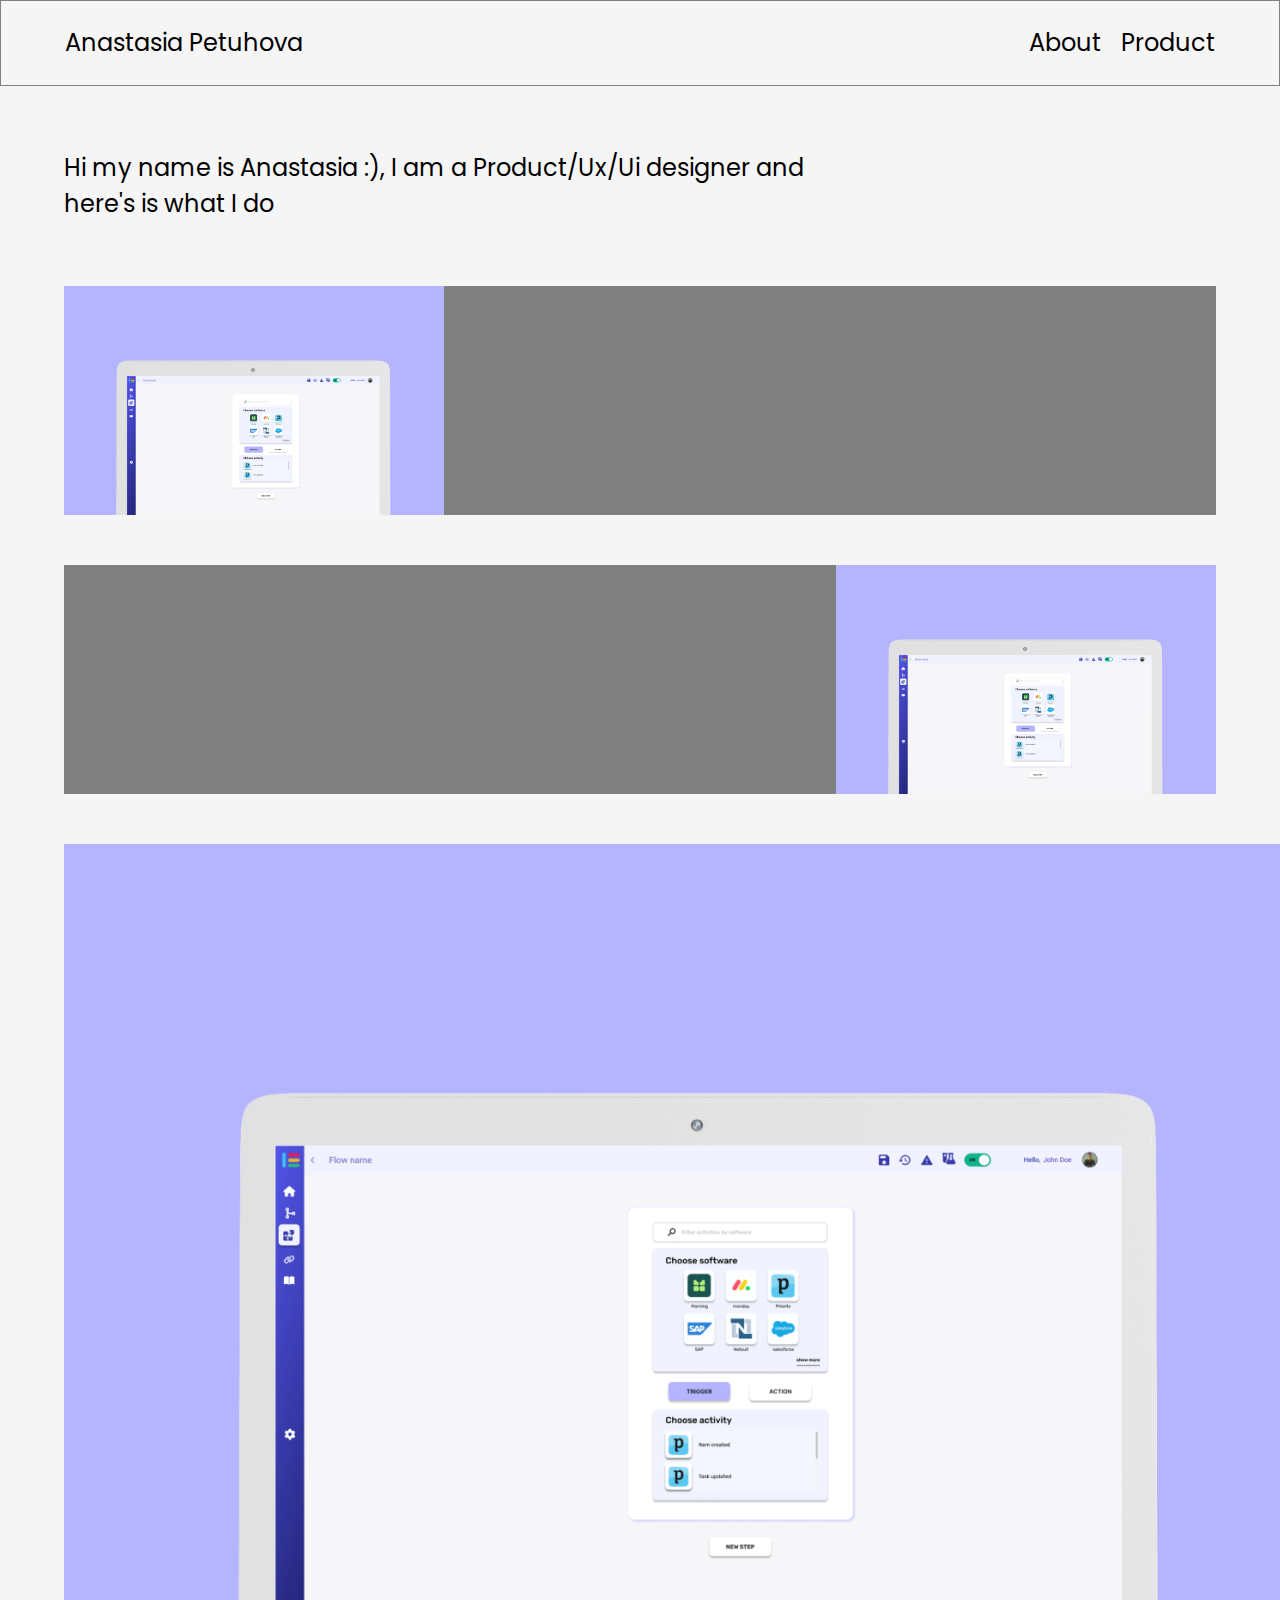
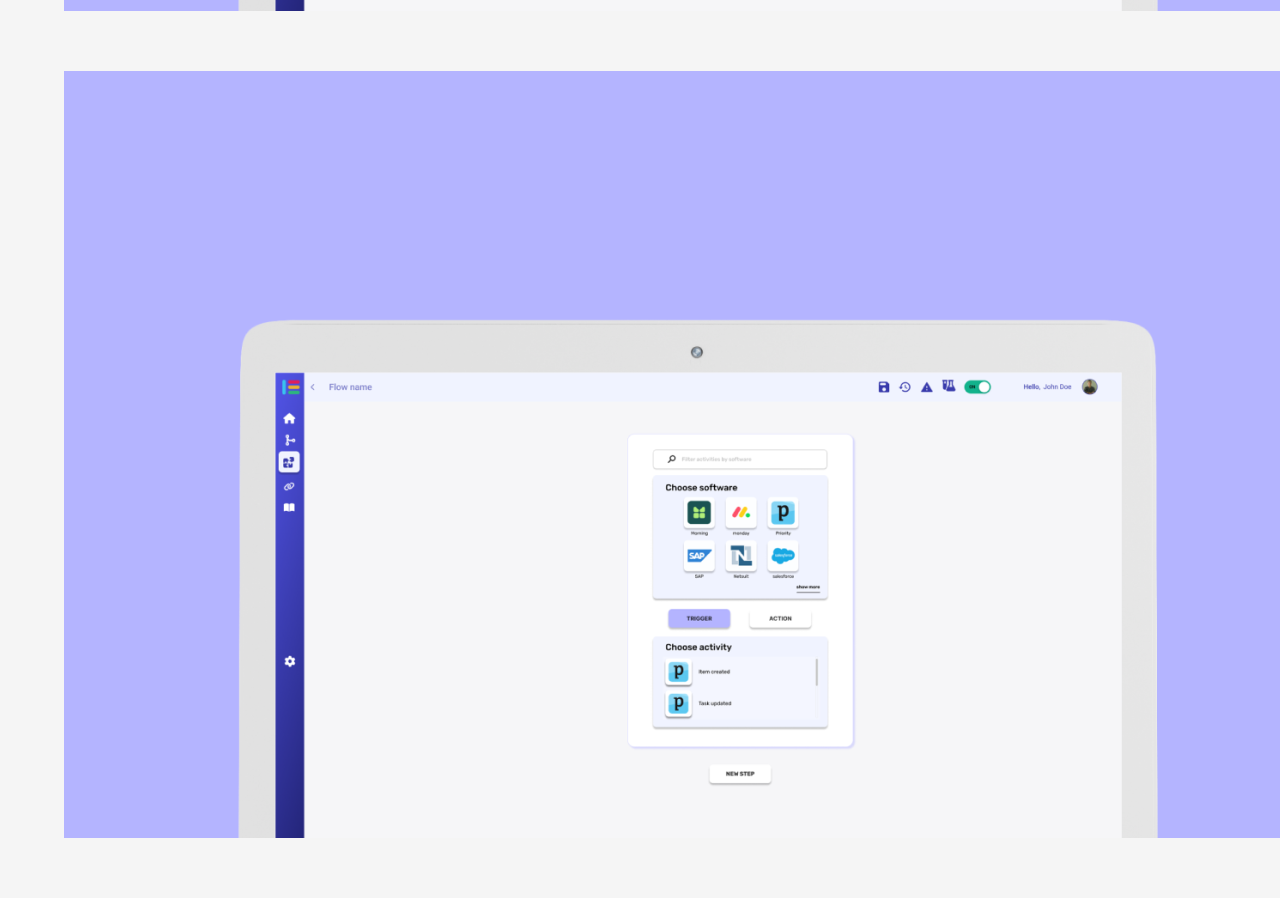
==== index.html @ d78b7982 "init" ====
<!DOCTYPE html>
<html lang="en">
<head>
    <meta charset="UTF-8">
    <meta http-equiv="X-UA-Compatible" content="IE=edge">
    <meta name="viewport" content="width=device-width, initial-scale=1.0">
    <link rel="stylesheet" href="../assets/css/index.css">
    <title>Anastasia Petuhova</title>
</head>
<body>
    <nav class="nav-container">
        <ul class="left-side-nav">
            <li>Anastasia Petuhova</li>
        </ul>
        <ul class="right-side-nav">
            <li>About</li>
            <li>Product</li>
        </ul>
    </nav>
    <div class="header">
        <p>
            Hi my name is Anastasia :), I am a Product/Ux/Ui designer
            and here&apos;s is what I do  
        </p>
    </div>
    <div class="pruduct-card">
        <div class="left-card-container-1">
            <img src="./assets/images/engini.png" alt="">
        </div>
        <div class="right-card-container-1">

        </div>
    </div>
    <div class="pruduct-card">
        <div class="left-card-container-2">
            
        </div>
        <div class="right-card-container-2">
            <img src="./assets/images/engini.png" alt="">

        </div>
    </div>
    <div class="pruduct-card">
        <div class="left-card-container-3">
            <img src="./assets/images/engini.png" alt="">

        </div>
        <div class="right-card-container-3">

        </div>
    </div>
    <div class="pruduct-card">
        <div class="left-card-container-4">
            
        </div>
        <div class="right-card-container-4">
            <img src="./assets/images/engini.png" alt="">

        </div>
    </div>
</body>
</html>
---- assets/css/index.css ----
@import url("https://fonts.googleapis.com/css2?family=Poppins:ital,wght@0,100;0,200;0,300;0,400;0,500;0,600;0,700;0,800;0,900;1,100;1,200;1,300;1,400;1,500;1,600;1,700;1,900&display=swap");
.nav-container {
  display: flex;
  flex-direction: row;
  border: 1px solid grey;
}
.nav-container .left-side-nav {
  flex-direction: row;
  width: 50vw;
  padding: 0px;
}
.nav-container .left-side-nav li {
  padding-left: 10%;
  list-style: none;
}
.nav-container .right-side-nav {
  width: 50vw;
  display: flex;
  flex-direction: row;
  justify-content: flex-end;
  padding: 0px;
}
.nav-container .right-side-nav li:first-child {
  padding-right: 20px;
}
.nav-container .right-side-nav li {
  padding-right: 10%;
  list-style: none;
  text-decoration: none;
  flex-direction: row;
}

.header {
  margin: 5%;
  width: 60vw;
}

.pruduct-card {
  display: flex;
  flex-direction: row;
  margin-bottom: 50px;
  margin-left: 5%;
  margin-right: 5%;
}
.pruduct-card .left-card-container-1 {
  width: 33%;
  height: 20%;
  background-color: #B4B4FF;
}
.pruduct-card .left-card-container-1 img {
  display: flex;
  width: 100%;
  height: 100%;
}
.pruduct-card .right-card-container-1 {
  width: 67%;
  background-color: grey;
}

.pruduct-card .left-card-container-2 {
  width: 67%;
  background-color: grey;
}
.pruduct-card .right-card-container-2 {
  width: 33%;
  height: 20%;
}
.pruduct-card .right-card-container-2 img {
  display: flex;
  width: 100%;
  height: 100%;
}

body {
  margin: 0;
  box-sizing: border-box;
  background-color: #F5F5F5;
  font-family: "Poppins";
  font-style: normal;
  font-weight: 400;
  font-size: 24px;
  line-height: 36px;
}

/*# sourceMappingURL=index.css.map */
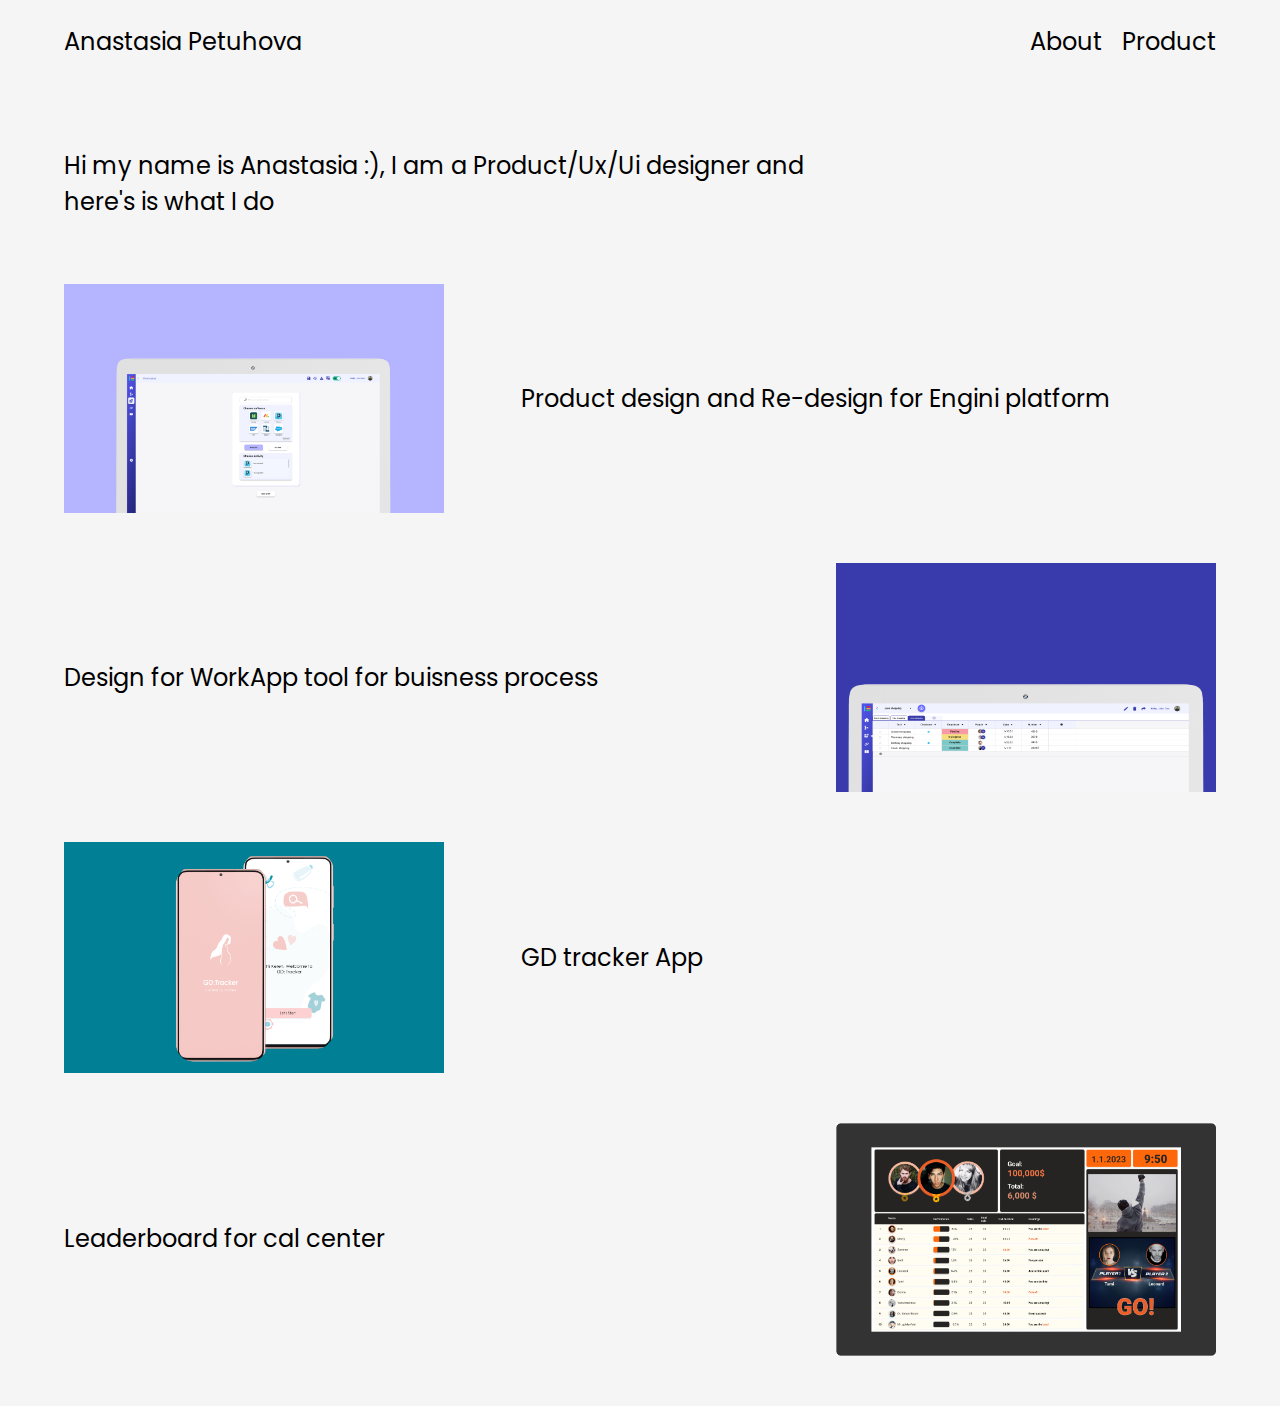
==== commit 5d794060: "init" ====
--- a/index.html
+++ b/index.html
@@ -28,33 +28,33 @@
             <img src="./assets/images/engini.png" alt="">
         </div>
         <div class="right-card-container-1">
+            <p>Product design and Re-design for Engini platform</p>
+        </div>
+    </div>
+    <div class="pruduct-card">
+        <div class="left-card-container-2">
+            <p>Design for WorkApp tool for buisness process</p>
+        </div>
+        <div class="right-card-container-2">
+            <img src="./assets/images/workapp.png" alt="">
 
         </div>
     </div>
     <div class="pruduct-card">
+        <div class="left-card-container-1">
+            <img src="./assets/images/gd-tracker.png" alt="">
+        </div>
+        <div class="right-card-container-1">
+            <p>GD tracker App </p>
+        </div>
+    </div>
+
+    <div class="pruduct-card">
         <div class="left-card-container-2">
-            
+            <p>Leaderboard for cal center</p>
         </div>
         <div class="right-card-container-2">
-            <img src="./assets/images/engini.png" alt="">
-
-        </div>
-    </div>
-    <div class="pruduct-card">
-        <div class="left-card-container-3">
-            <img src="./assets/images/engini.png" alt="">
-
-        </div>
-        <div class="right-card-container-3">
-
-        </div>
-    </div>
-    <div class="pruduct-card">
-        <div class="left-card-container-4">
-            
-        </div>
-        <div class="right-card-container-4">
-            <img src="./assets/images/engini.png" alt="">
+            <img src="./assets/images/leaderboard-cal.png" alt="">
 
         </div>
     </div>
--- a/assets/css/index.css
+++ b/assets/css/index.css
@@ -2,7 +2,6 @@
 .nav-container {
   display: flex;
   flex-direction: row;
-  border: 1px solid grey;
 }
 .nav-container .left-side-nav {
   flex-direction: row;
@@ -53,13 +52,23 @@
   height: 100%;
 }
 .pruduct-card .right-card-container-1 {
+  display: flex;
   width: 67%;
-  background-color: grey;
+  align-items: center;
+  justify-content: flex-start;
+}
+.pruduct-card .right-card-container-1 p {
+  margin-left: 10%;
 }
 
 .pruduct-card .left-card-container-2 {
+  display: flex;
+  align-items: center;
+  justify-content: flex-start;
   width: 67%;
-  background-color: grey;
+}
+.pruduct-card .left-card-container-2 p {
+  margin-right: 10%;
 }
 .pruduct-card .right-card-container-2 {
   width: 33%;
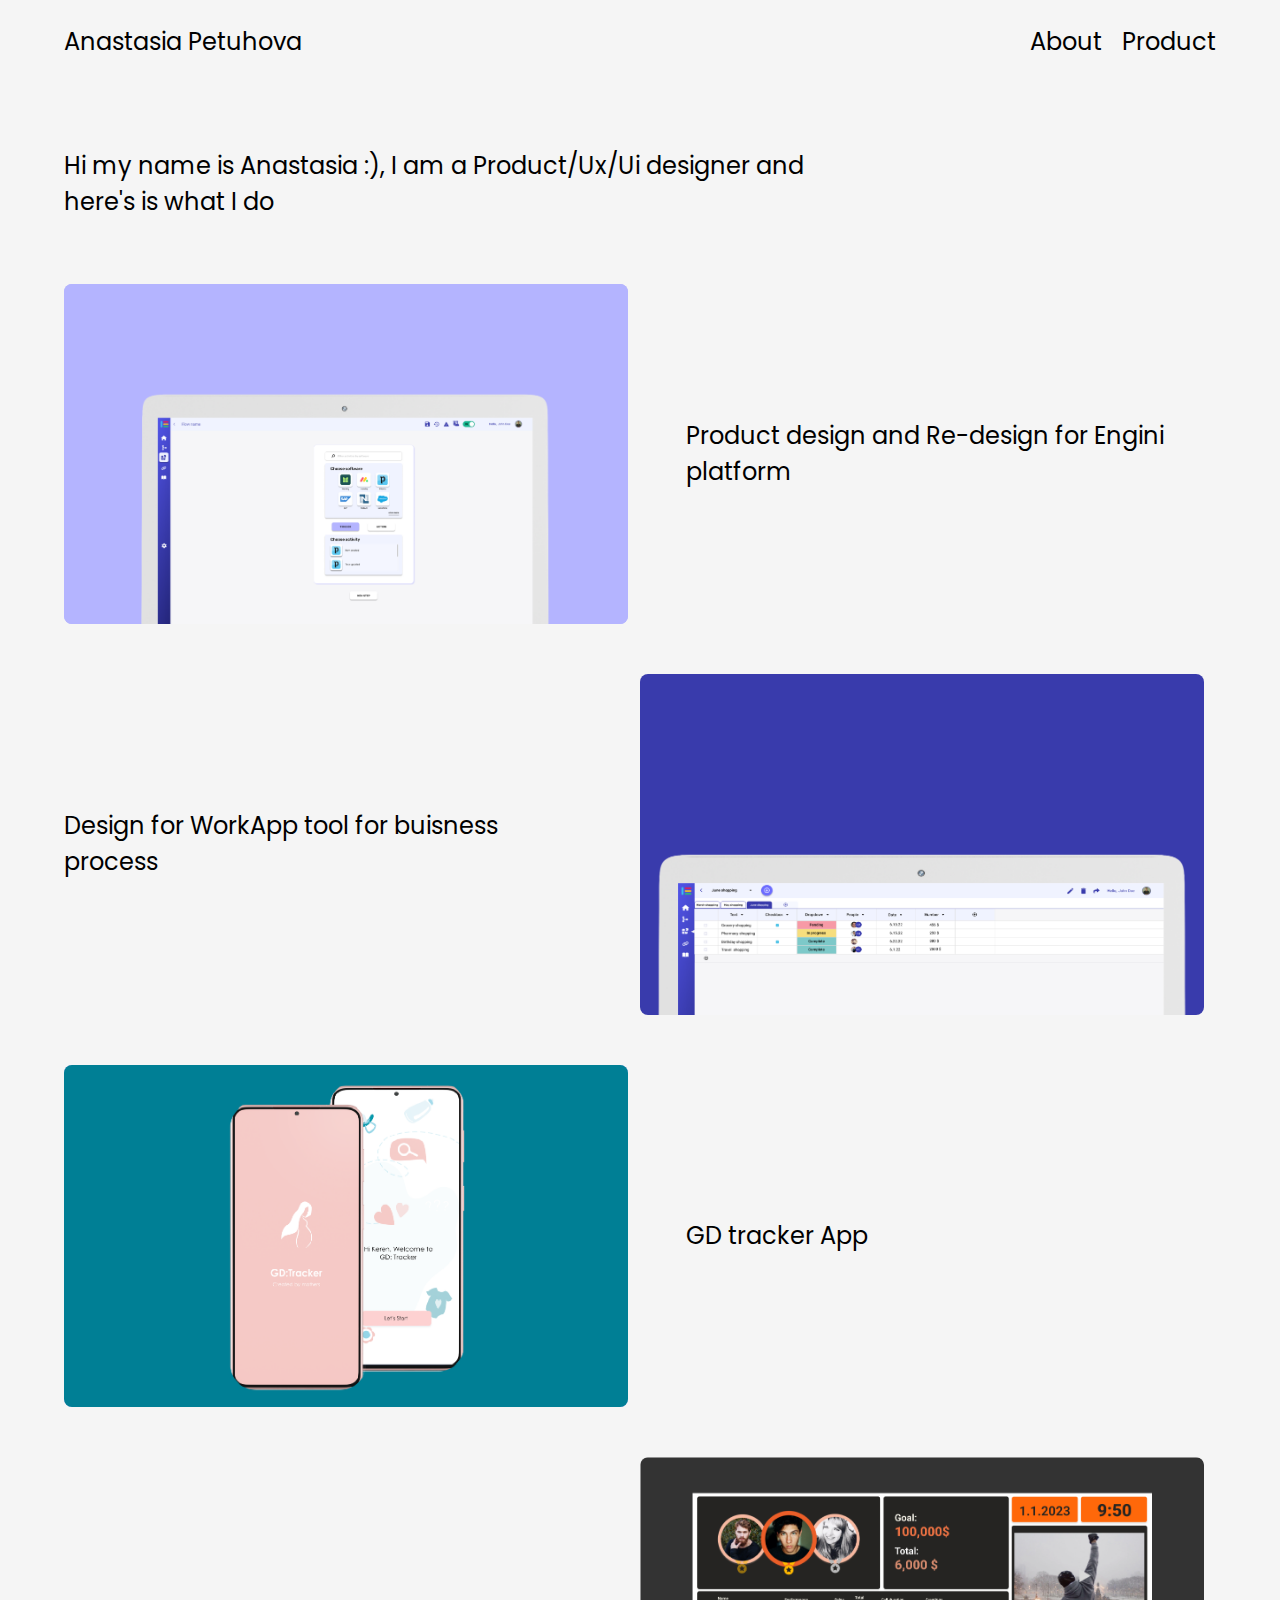
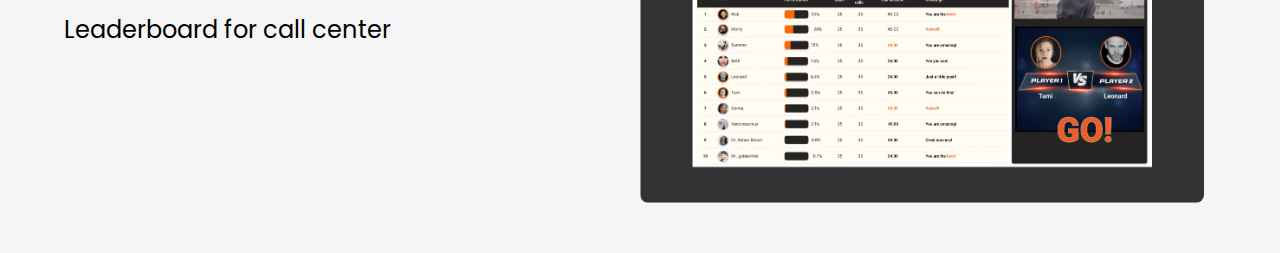
==== commit 5432752a: "init" ====
--- a/index.html
+++ b/index.html
@@ -51,7 +51,7 @@
 
     <div class="pruduct-card">
         <div class="left-card-container-2">
-            <p>Leaderboard for cal center</p>
+            <p>Leaderboard for call center</p>
         </div>
         <div class="right-card-container-2">
             <img src="./assets/images/leaderboard-cal.png" alt="">
--- a/assets/css/index.css
+++ b/assets/css/index.css
@@ -42,18 +42,20 @@
   margin-right: 5%;
 }
 .pruduct-card .left-card-container-1 {
-  width: 33%;
-  height: 20%;
+  width: 49%;
+  height: 40%;
   background-color: #B4B4FF;
+  border-radius: 8px;
 }
 .pruduct-card .left-card-container-1 img {
+  border-radius: 8px;
   display: flex;
   width: 100%;
   height: 100%;
 }
 .pruduct-card .right-card-container-1 {
   display: flex;
-  width: 67%;
+  width: 50%;
   align-items: center;
   justify-content: flex-start;
 }
@@ -65,16 +67,18 @@
   display: flex;
   align-items: center;
   justify-content: flex-start;
-  width: 67%;
+  width: 50%;
 }
 .pruduct-card .left-card-container-2 p {
   margin-right: 10%;
 }
 .pruduct-card .right-card-container-2 {
-  width: 33%;
+  width: 49%;
   height: 20%;
+  border-radius: 8px;
 }
 .pruduct-card .right-card-container-2 img {
+  border-radius: 8px;
   display: flex;
   width: 100%;
   height: 100%;
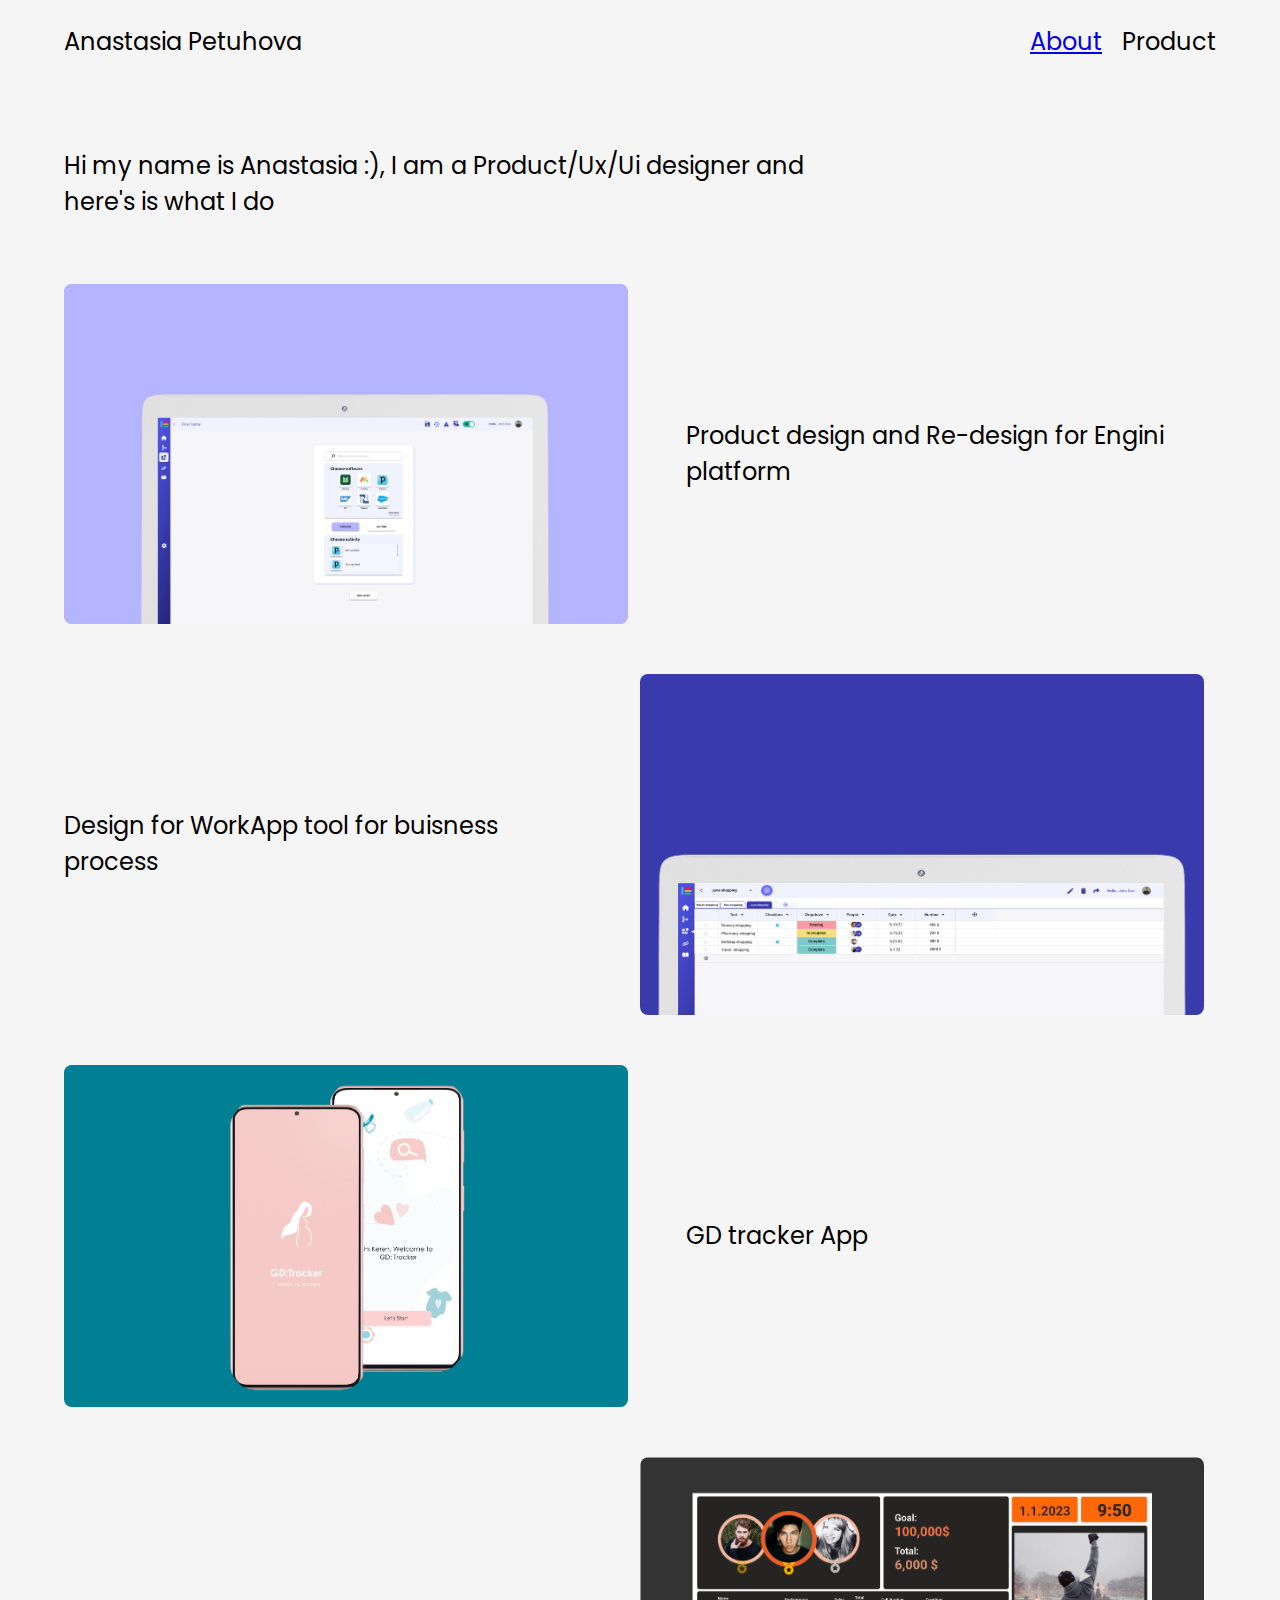
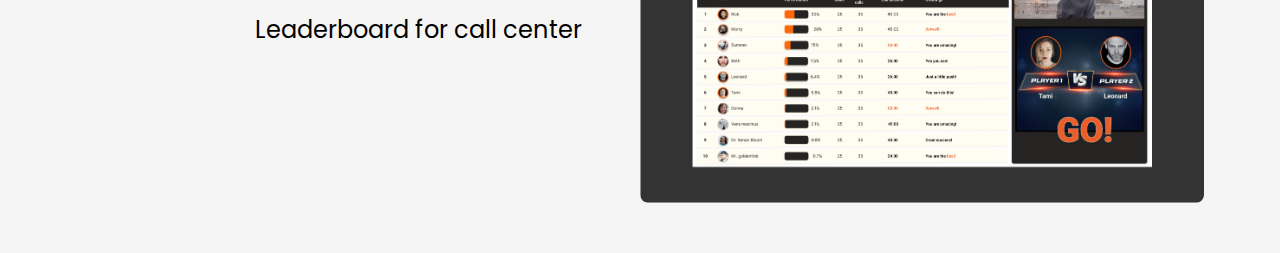
==== commit d409b652: "init" ====
--- a/index.html
+++ b/index.html
@@ -13,7 +13,7 @@
             <li>Anastasia Petuhova</li>
         </ul>
         <ul class="right-side-nav">
-            <li>About</li>
+            <li><a href="./about.html">About</a> </li>
             <li>Product</li>
         </ul>
     </nav>
--- a/assets/css/index.css
+++ b/assets/css/index.css
@@ -27,6 +27,34 @@
   list-style: none;
   text-decoration: none;
   flex-direction: row;
+}
+
+.main-section {
+  box-sizing: border-box;
+  height: 70vh;
+  width: 100vw;
+  display: flex;
+  flex-direction: row;
+  margin-top: 5%;
+}
+.main-section .main-section-left {
+  width: 50vw;
+}
+.main-section .main-section-left img {
+  margin-left: 10%;
+  border-radius: 8px;
+  height: 90%;
+}
+.main-section .main-section-right {
+  width: 50vw;
+}
+.main-section .main-section-right p:first-child {
+  font-size: 30px;
+  padding: 0px;
+}
+.main-section .main-section-right p {
+  margin-right: 10%;
+  text-align: justify;
 }
 
 .header {
@@ -66,7 +94,7 @@
 .pruduct-card .left-card-container-2 {
   display: flex;
   align-items: center;
-  justify-content: flex-start;
+  justify-content: flex-end;
   width: 50%;
 }
 .pruduct-card .left-card-container-2 p {
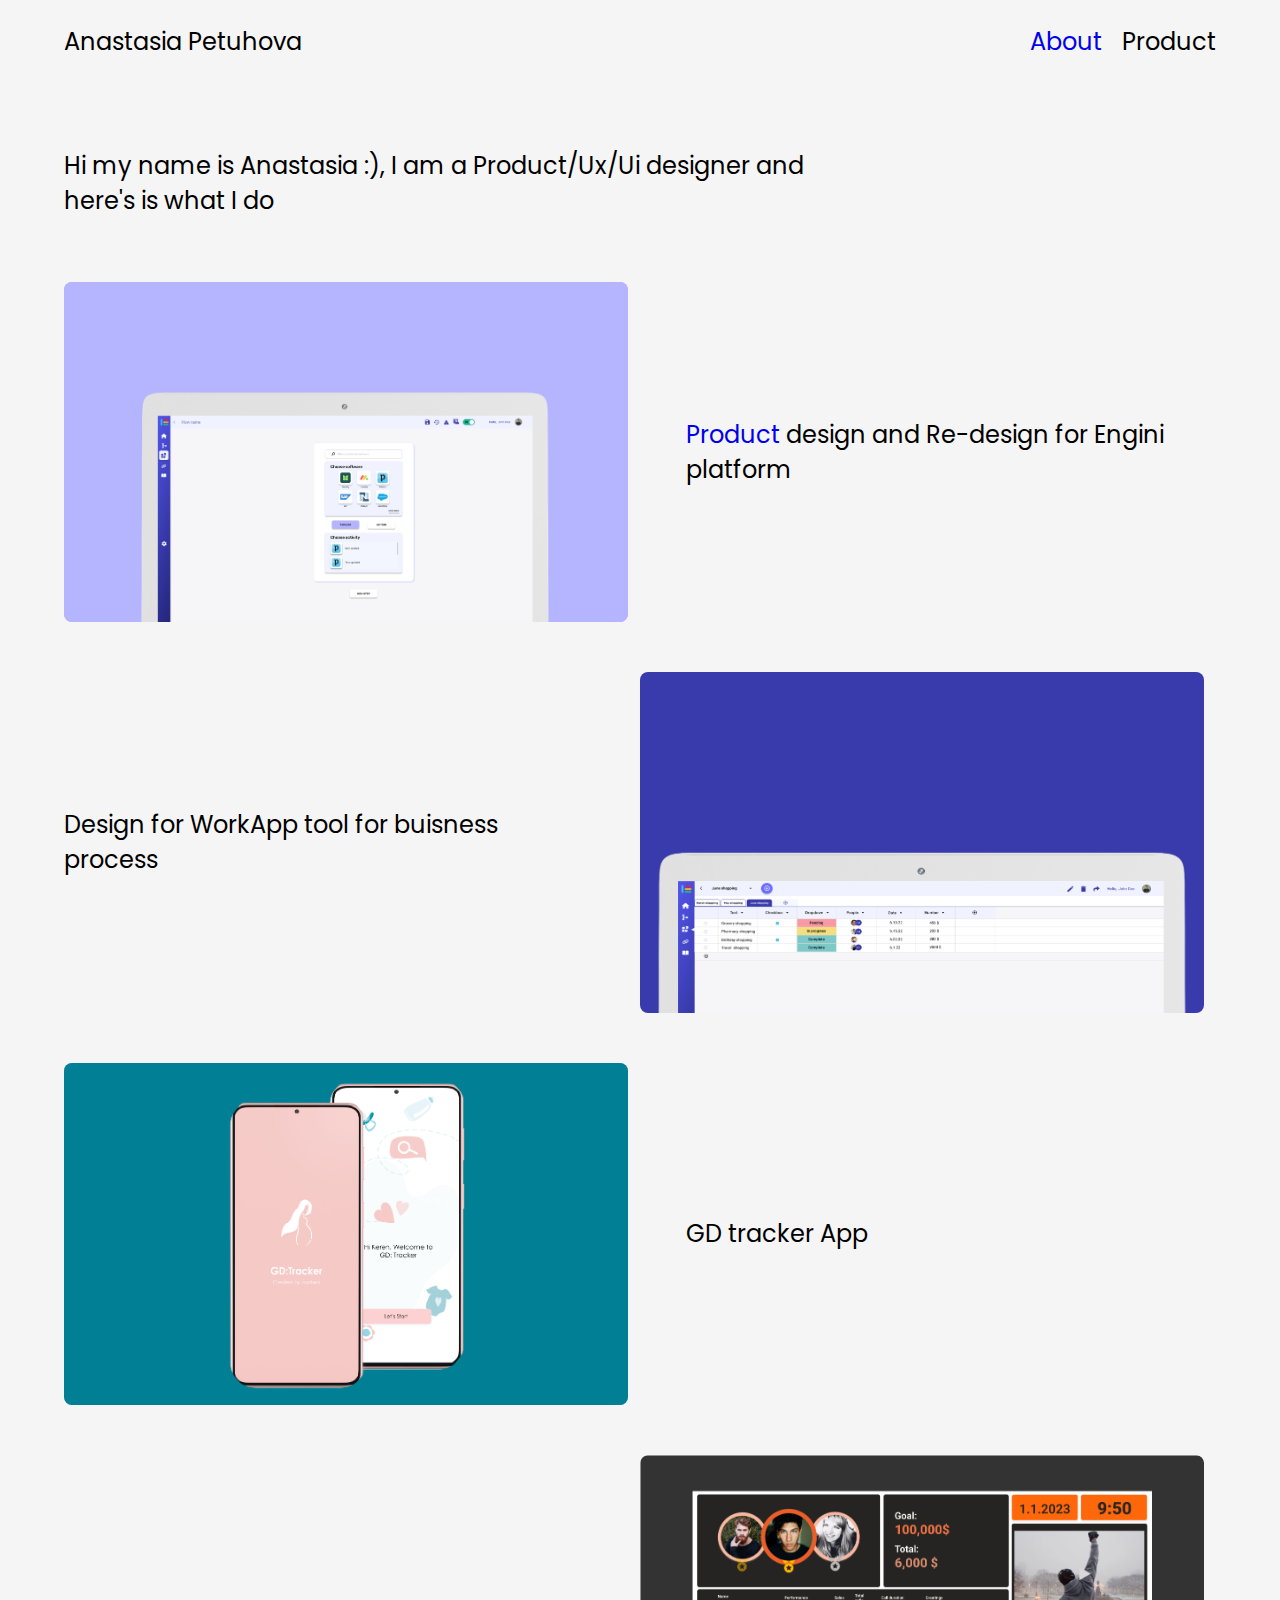
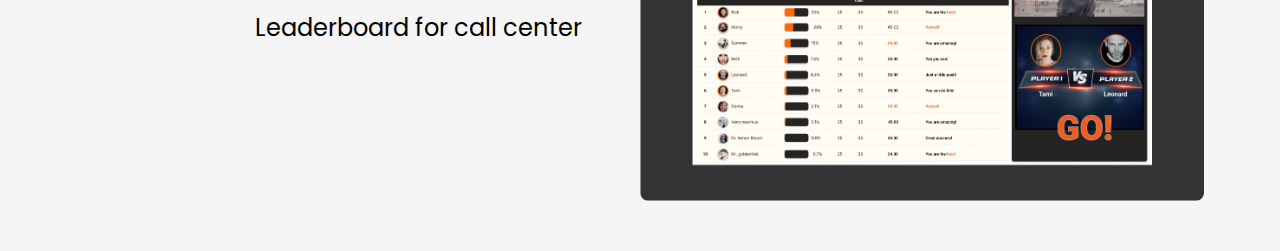
==== commit 5cd3ba16: "init" ====
--- a/index.html
+++ b/index.html
@@ -28,7 +28,7 @@
             <img src="./assets/images/engini.png" alt="">
         </div>
         <div class="right-card-container-1">
-            <p>Product design and Re-design for Engini platform</p>
+            <p><a href="./engini.html">Product</a>  design and Re-design for Engini platform</p>
         </div>
     </div>
     <div class="pruduct-card">
--- a/assets/css/index.css
+++ b/assets/css/index.css
@@ -3,6 +3,9 @@
   display: flex;
   flex-direction: row;
 }
+.nav-container a:visited {
+  color: black;
+}
 .nav-container .left-side-nav {
   flex-direction: row;
   width: 50vw;
@@ -31,30 +34,57 @@
 
 .main-section {
   box-sizing: border-box;
-  height: 70vh;
-  width: 100vw;
   display: flex;
   flex-direction: row;
   margin-top: 5%;
+  margin-left: 10%;
+  margin-right: 10%;
 }
 .main-section .main-section-left {
-  width: 50vw;
-}
-.main-section .main-section-left img {
-  margin-left: 10%;
-  border-radius: 8px;
-  height: 90%;
+  height: 60vh;
+  max-width: 200vw;
+  min-width: 30vw;
+  display: flex;
+  justify-content: end;
+  border-radius: 8px;
+  background-image: url(../images/anastasia-main-img.png);
+  background-position: center;
+  background-size: cover;
+  background-repeat: no-repeat;
 }
 .main-section .main-section-right {
-  width: 50vw;
+  height: 50vh;
+  display: flex;
+  flex-direction: column;
+  align-items: center;
 }
 .main-section .main-section-right p:first-child {
+  display: block;
+  margin-top: 0px;
   font-size: 30px;
   padding: 0px;
 }
 .main-section .main-section-right p {
-  margin-right: 10%;
-  text-align: justify;
+  margin-top: 0px;
+  margin-left: 5%;
+  width: 80%;
+  font-size: 1.4vw;
+  text-align: start;
+}
+.main-section .main-section-right button {
+  margin-top: 20px;
+  padding: 20px;
+  background-color: black;
+  color: white;
+  border-radius: 8px;
+  width: 70%;
+}
+.main-section .main-section-right a {
+  font-family: poppins;
+  color: white;
+}
+.main-section .main-section-right a:visited {
+  color: white;
 }
 
 .header {
@@ -110,6 +140,77 @@
   display: flex;
   width: 100%;
   height: 100%;
+}
+
+.nav-container {
+  display: flex;
+  flex-direction: row;
+}
+.nav-container a:visited {
+  color: black;
+}
+.nav-container .left-side-nav {
+  flex-direction: row;
+  width: 50vw;
+  padding: 0px;
+}
+.nav-container .left-side-nav li {
+  padding-left: 10%;
+  list-style: none;
+}
+.nav-container .right-side-nav {
+  width: 50vw;
+  display: flex;
+  flex-direction: row;
+  justify-content: flex-end;
+  padding: 0px;
+}
+.nav-container .right-side-nav li:first-child {
+  padding-right: 20px;
+}
+.nav-container .right-side-nav li {
+  padding-right: 10%;
+  list-style: none;
+  text-decoration: none;
+  flex-direction: row;
+}
+
+.header-container {
+  width: 100vw;
+  height: 100%;
+}
+.header-container img {
+  width: 100vw;
+}
+.header-container .case-study {
+  margin-left: 10%;
+  margin-right: 10%;
+  display: flex;
+  flex-direction: row;
+  justify-content: space-between;
+}
+.header-container .case-study .p-wrapper:first-child {
+  width: 33%;
+}
+.header-container .case-study .p-wrapper:first-child p {
+  width: 100%;
+}
+.header-container .case-study .p-wrapper:nth-child(2) {
+  width: 33%;
+  display: flex;
+  flex-direction: column;
+  align-items: center;
+}
+.header-container .case-study .p-wrapper:nth-child(2) p {
+  margin-left: 40px;
+  width: 30%;
+}
+.header-container .case-study .p-wrapper:last-child {
+  width: 33%;
+  direction: rtl;
+  display: flex;
+  flex-direction: column;
+  align-items: flex-start;
 }
 
 body {
@@ -123,4 +224,12 @@
   line-height: 36px;
 }
 
+a {
+  text-decoration: none;
+}
+
+p {
+  line-height: normal;
+}
+
 /*# sourceMappingURL=index.css.map */
